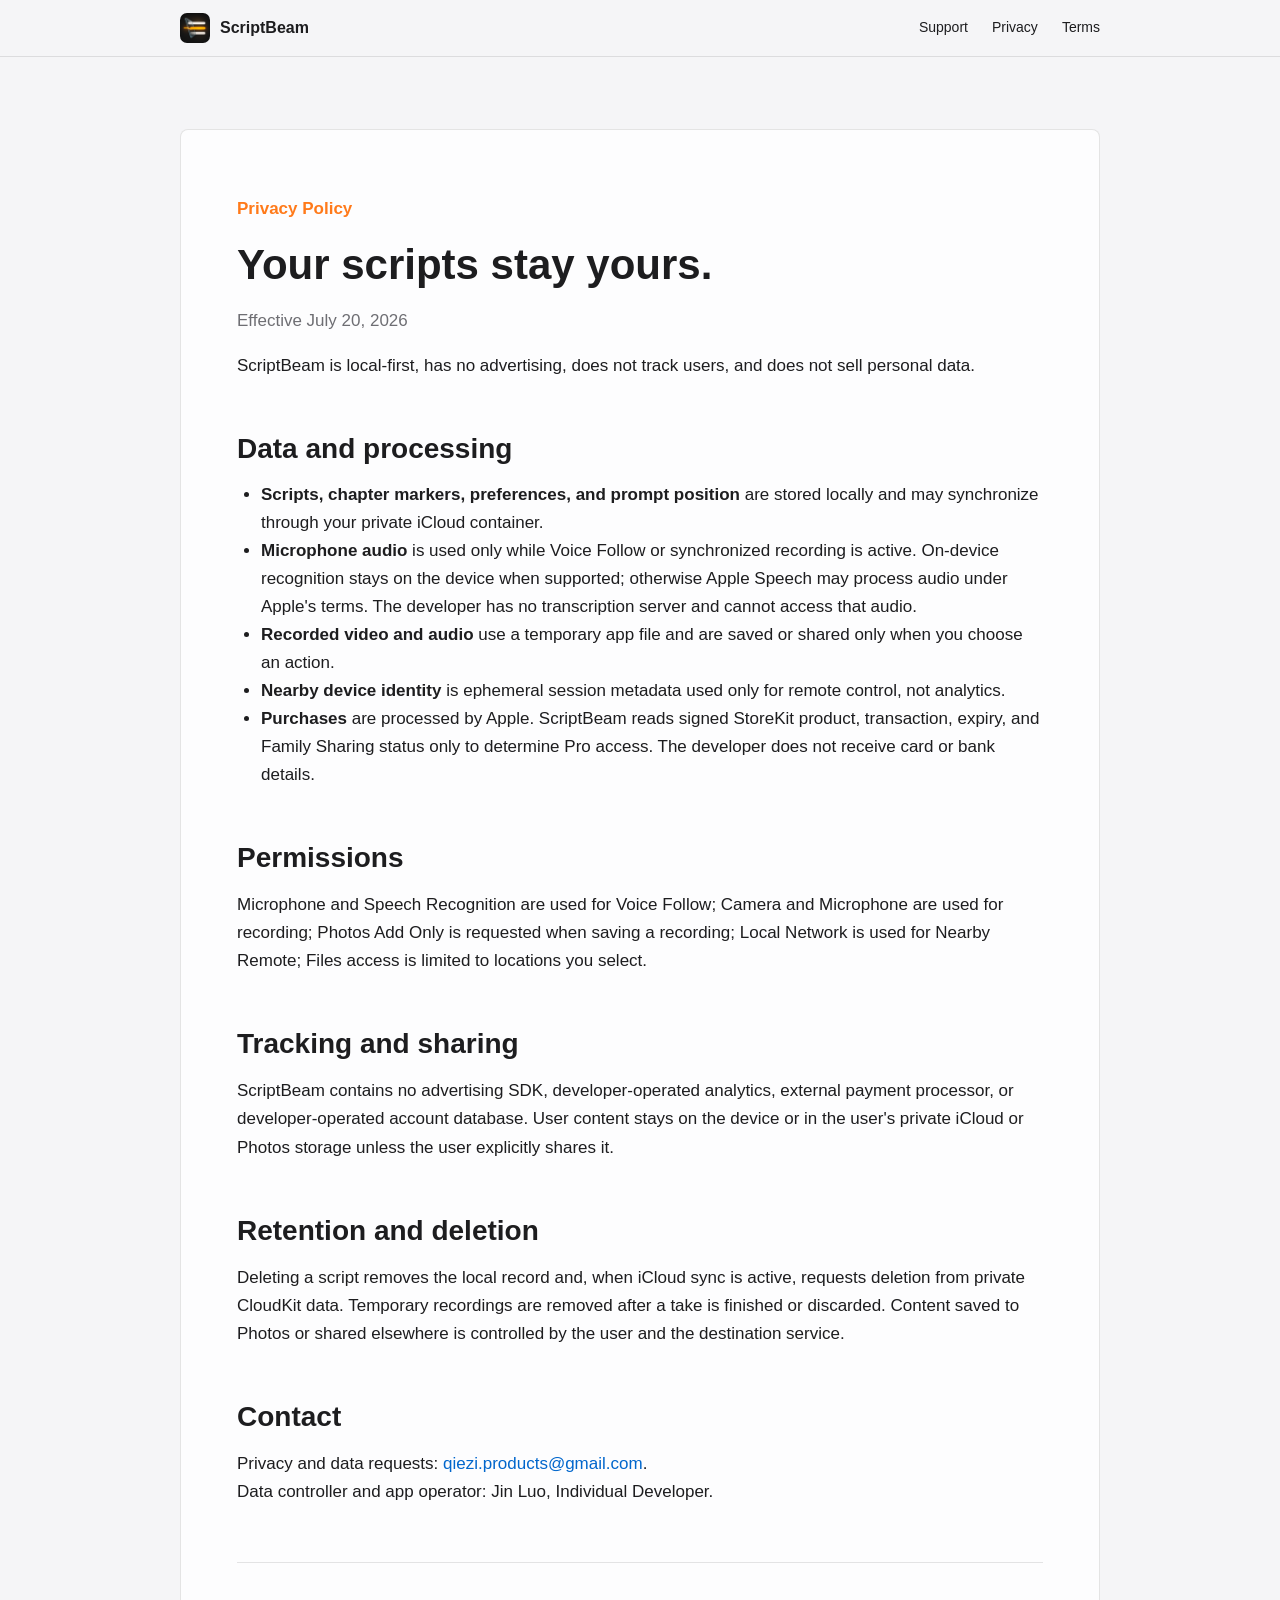
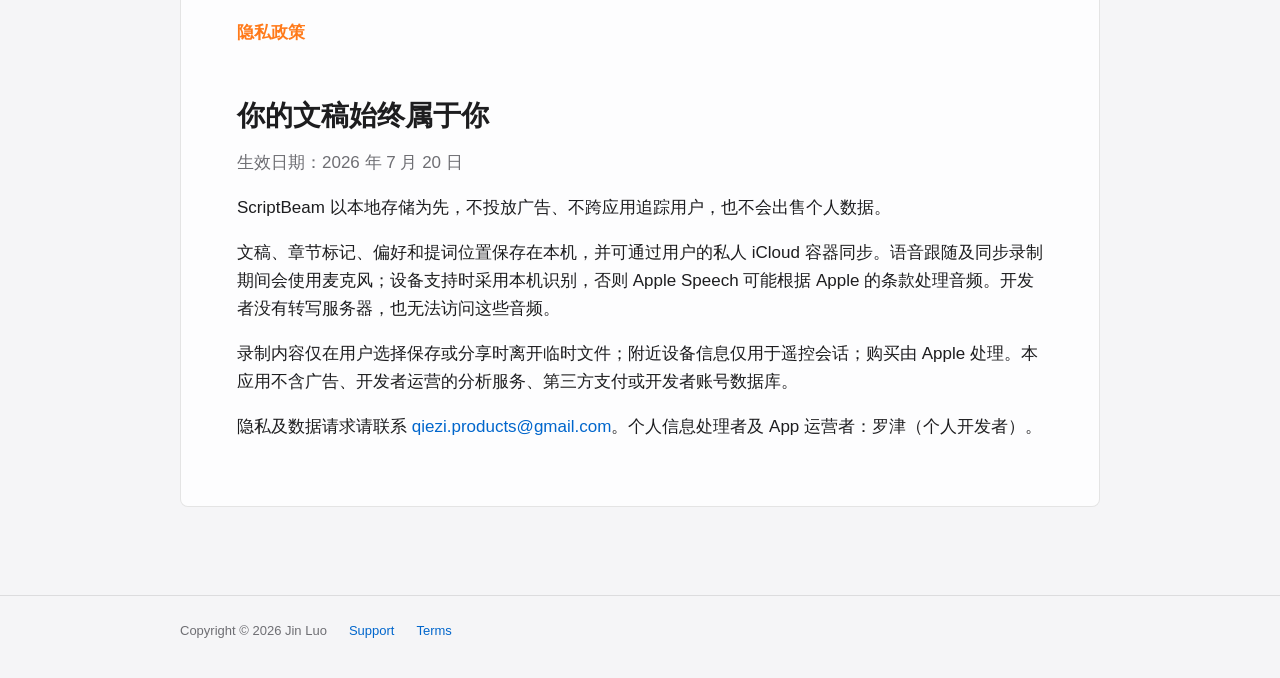
==== privacy/index.html @ 5d54d5c3 "feat: publish ScriptBeam support and legal site" ====
<!doctype html>
<html lang="en">
<head>
  <meta charset="utf-8">
  <meta name="viewport" content="width=device-width, initial-scale=1">
  <meta name="description" content="ScriptBeam privacy policy.">
  <title>Privacy Policy - ScriptBeam</title>
  <link rel="stylesheet" href="../style.css">
</head>
<body>
  <nav class="nav"><div class="nav-inner"><a class="brand" href="../"><img src="../assets/icon.png" alt="">ScriptBeam</a><a href="../support/">Support</a><a href="./">Privacy</a><a href="../terms/">Terms</a></div></nav>
  <main class="page"><article class="document">
    <p class="eyebrow">Privacy Policy</p>
    <h1>Your scripts stay yours.</h1>
    <p class="meta">Effective July 20, 2026</p>
    <p>ScriptBeam is local-first, has no advertising, does not track users, and does not sell personal data.</p>
    <h2>Data and processing</h2>
    <ul>
      <li><strong>Scripts, chapter markers, preferences, and prompt position</strong> are stored locally and may synchronize through your private iCloud container.</li>
      <li><strong>Microphone audio</strong> is used only while Voice Follow or synchronized recording is active. On-device recognition stays on the device when supported; otherwise Apple Speech may process audio under Apple's terms. The developer has no transcription server and cannot access that audio.</li>
      <li><strong>Recorded video and audio</strong> use a temporary app file and are saved or shared only when you choose an action.</li>
      <li><strong>Nearby device identity</strong> is ephemeral session metadata used only for remote control, not analytics.</li>
      <li><strong>Purchases</strong> are processed by Apple. ScriptBeam reads signed StoreKit product, transaction, expiry, and Family Sharing status only to determine Pro access. The developer does not receive card or bank details.</li>
    </ul>
    <h2>Permissions</h2>
    <p>Microphone and Speech Recognition are used for Voice Follow; Camera and Microphone are used for recording; Photos Add Only is requested when saving a recording; Local Network is used for Nearby Remote; Files access is limited to locations you select.</p>
    <h2>Tracking and sharing</h2>
    <p>ScriptBeam contains no advertising SDK, developer-operated analytics, external payment processor, or developer-operated account database. User content stays on the device or in the user's private iCloud or Photos storage unless the user explicitly shares it.</p>
    <h2>Retention and deletion</h2>
    <p>Deleting a script removes the local record and, when iCloud sync is active, requests deletion from private CloudKit data. Temporary recordings are removed after a take is finished or discarded. Content saved to Photos or shared elsewhere is controlled by the user and the destination service.</p>
    <h2>Contact</h2>
    <p>Privacy and data requests: <a href="mailto:qiezi.products@gmail.com">qiezi.products@gmail.com</a>.<br>Data controller and app operator: Jin Luo, Individual Developer.</p>
    <hr class="lang-separator">
    <p class="eyebrow" lang="zh-Hans">隐私政策</p>
    <h2 lang="zh-Hans">你的文稿始终属于你</h2>
    <p class="meta" lang="zh-Hans">生效日期：2026 年 7 月 20 日</p>
    <p lang="zh-Hans">ScriptBeam 以本地存储为先，不投放广告、不跨应用追踪用户，也不会出售个人数据。</p>
    <p lang="zh-Hans">文稿、章节标记、偏好和提词位置保存在本机，并可通过用户的私人 iCloud 容器同步。语音跟随及同步录制期间会使用麦克风；设备支持时采用本机识别，否则 Apple Speech 可能根据 Apple 的条款处理音频。开发者没有转写服务器，也无法访问这些音频。</p>
    <p lang="zh-Hans">录制内容仅在用户选择保存或分享时离开临时文件；附近设备信息仅用于遥控会话；购买由 Apple 处理。本应用不含广告、开发者运营的分析服务、第三方支付或开发者账号数据库。</p>
    <p lang="zh-Hans">隐私及数据请求请联系 <a href="mailto:qiezi.products@gmail.com">qiezi.products@gmail.com</a>。个人信息处理者及 App 运营者：罗津（个人开发者）。</p>
  </article></main>
  <footer><div class="footer-inner"><span>Copyright &copy; 2026 Jin Luo</span><a href="../support/">Support</a><a href="../terms/">Terms</a></div></footer>
</body>
</html>
---- style.css ----
:root {
  color-scheme: light dark;
  --bg: #f5f5f7;
  --surface: rgba(255, 255, 255, 0.82);
  --text: #1d1d1f;
  --muted: #6e6e73;
  --line: rgba(0, 0, 0, 0.1);
  --accent: #ff7a1a;
}

* { box-sizing: border-box; }

html { font-family: -apple-system, BlinkMacSystemFont, "SF Pro Text", "Helvetica Neue", Arial, sans-serif; }

body {
  margin: 0;
  background: var(--bg);
  color: var(--text);
  line-height: 1.65;
}

a { color: #0066cc; text-decoration: none; }
a:hover { text-decoration: underline; }

.nav {
  position: sticky;
  top: 0;
  z-index: 10;
  border-bottom: 1px solid var(--line);
  background: rgba(245, 245, 247, 0.84);
  backdrop-filter: saturate(180%) blur(20px);
}

.nav-inner,
.page,
.footer-inner {
  width: min(920px, calc(100% - 40px));
  margin: 0 auto;
}

.nav-inner {
  min-height: 56px;
  display: flex;
  align-items: center;
  gap: 24px;
}

.brand {
  margin-right: auto;
  display: inline-flex;
  align-items: center;
  gap: 10px;
  color: var(--text);
  font-weight: 650;
}

.brand img { width: 30px; height: 30px; border-radius: 7px; }
.nav a:not(.brand) { color: var(--text); font-size: 14px; }

.page { padding: 72px 0 88px; }

.hero {
  min-height: 380px;
  display: grid;
  align-content: center;
  justify-items: center;
  text-align: center;
}

.hero img {
  width: 112px;
  height: 112px;
  border-radius: 24px;
  box-shadow: 0 16px 40px rgba(0, 0, 0, 0.16);
}

h1, h2, h3 { line-height: 1.18; letter-spacing: 0; }
h1 { margin: 26px 0 12px; font-size: clamp(40px, 8vw, 68px); }
h2 { margin: 52px 0 14px; font-size: 28px; }
h3 { margin: 30px 0 10px; font-size: 20px; }
p, li { font-size: 17px; }
.lede { max-width: 650px; margin: 0; color: var(--muted); font-size: 21px; }
.eyebrow { color: var(--accent); font-weight: 650; }
.meta { color: var(--muted); }

.links {
  margin-top: 34px;
  display: flex;
  flex-wrap: wrap;
  justify-content: center;
  gap: 12px 26px;
}

.links a { font-size: 17px; }

.document {
  padding: 48px 56px;
  border: 1px solid var(--line);
  border-radius: 8px;
  background: var(--surface);
}

.document h1 { margin-top: 0; font-size: 42px; }
.document ul, .document ol { padding-left: 24px; }
.lang-separator { margin: 56px 0; border: 0; border-top: 1px solid var(--line); }

footer { border-top: 1px solid var(--line); }
.footer-inner {
  padding: 24px 0 36px;
  display: flex;
  flex-wrap: wrap;
  gap: 10px 22px;
  color: var(--muted);
  font-size: 13px;
}

@media (max-width: 680px) {
  .nav-inner { gap: 14px; }
  .nav a:not(.brand) { font-size: 13px; }
  .page { padding-top: 42px; }
  .document { padding: 32px 22px; }
  .document h1 { font-size: 34px; }
}

@media (prefers-color-scheme: dark) {
  :root {
    --bg: #000;
    --surface: rgba(28, 28, 30, 0.82);
    --text: #f5f5f7;
    --muted: #a1a1a6;
    --line: rgba(255, 255, 255, 0.14);
  }
  .nav { background: rgba(0, 0, 0, 0.82); }
  a { color: #2997ff; }
}
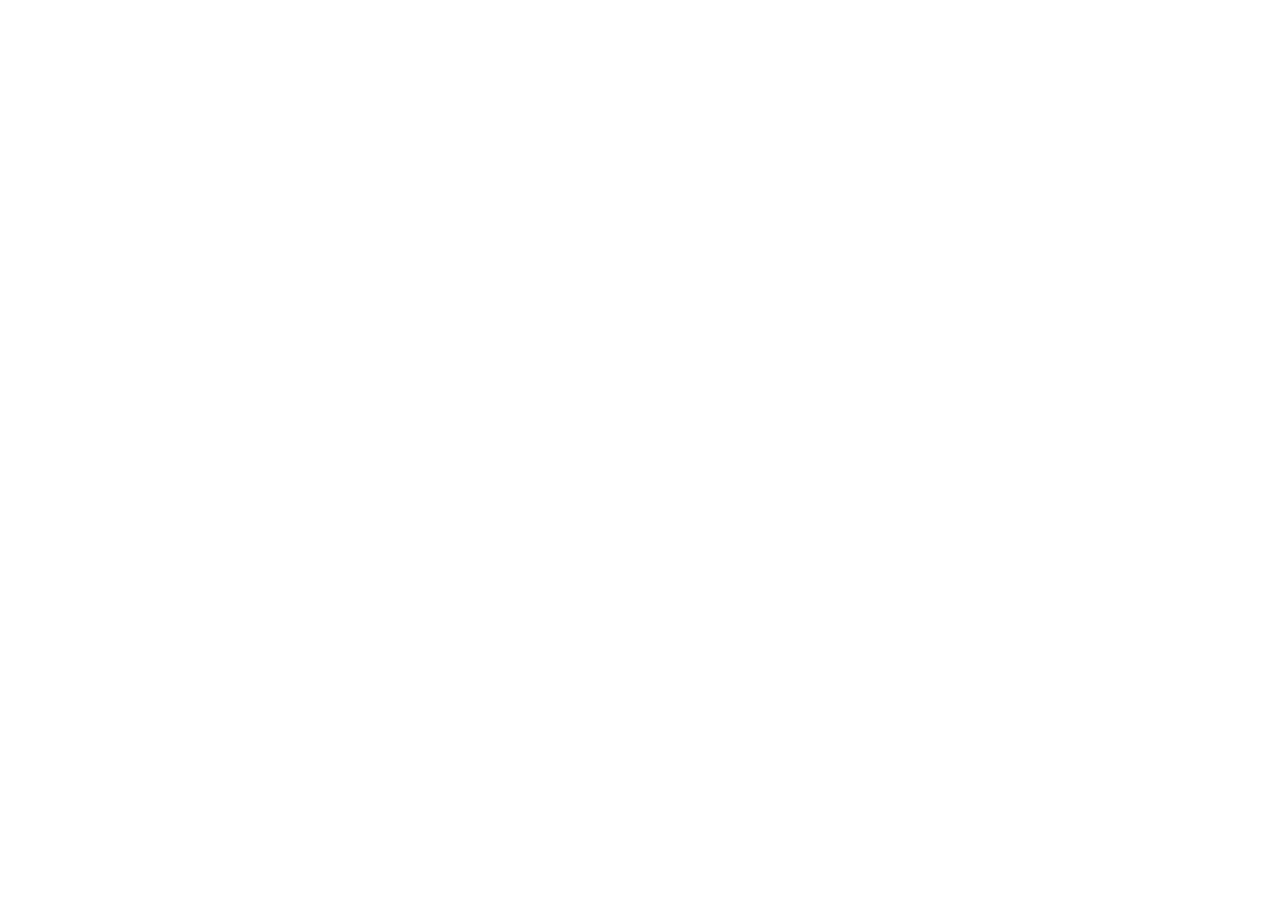
==== commit 9736d250: "fix: redirect legacy legal pages to official website" ====
--- a/privacy/index.html
+++ b/privacy/index.html
@@ -6,8 +6,12 @@
   <meta name="description" content="ScriptBeam privacy policy.">
   <title>Privacy Policy - ScriptBeam</title>
   <link rel="stylesheet" href="../style.css">
+  <link rel="canonical" href="https://scriptbeam-app.com/privacy">
+  <meta http-equiv="refresh" content="0; url=https://scriptbeam-app.com/privacy">
+  <script>window.location.replace("https://scriptbeam-app.com/privacy" + (window.location.hash === "#zh-hans" || window.location.hash === "#en" ? window.location.hash : navigator.language.toLowerCase().startsWith("zh") ? "#zh-hans" : ""));</script>
 </head>
 <body>
+<p class="migration-notice">This page has moved to the official ScriptBeam website. 此页面已迁移至 ScriptBeam 官网：<a href="https://scriptbeam-app.com/privacy">Continue / 前往官网</a>。</p>
   <nav class="nav"><div class="nav-inner"><a class="brand" href="../"><img src="../assets/icon.png" alt="">ScriptBeam</a><a href="../support/">Support</a><a href="./">Privacy</a><a href="../terms/">Terms</a></div></nav>
   <main class="page"><article class="document">
     <p class="eyebrow">Privacy Policy</p>
